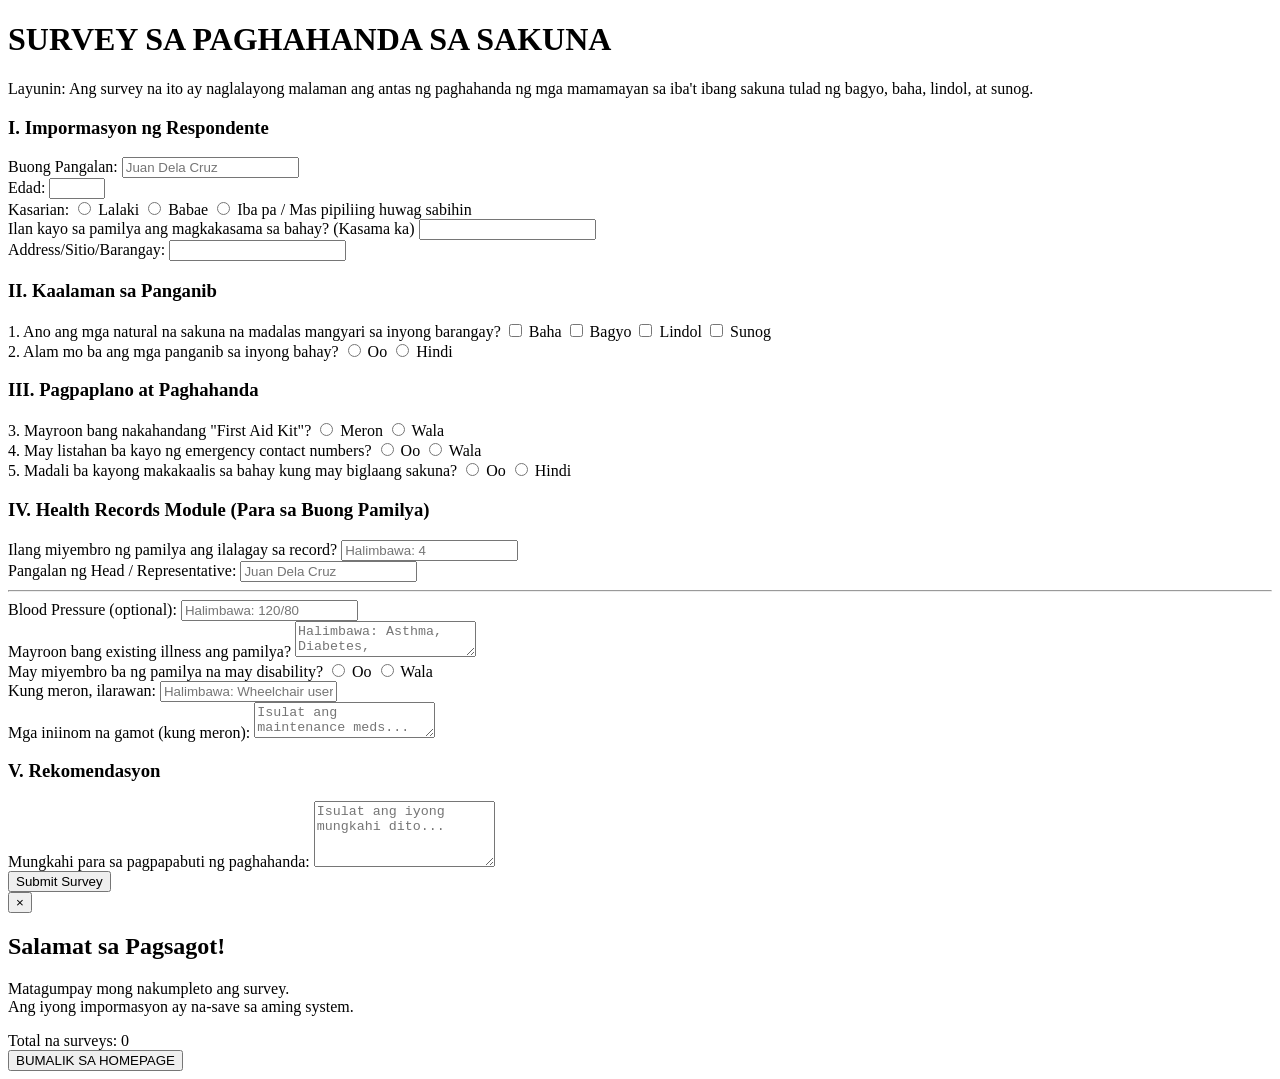
==== survey.html @ e315a4fd "Add files via upload" ====
<!doctype html>
<html lang="tl">
  <head>
    <meta charset="UTF-8" />
    <meta name="viewport" content="width=device-width, initial-scale=1.0" />
    <title>Barangay 123 Disaster Preparedness Survey</title>
    <link rel="stylesheet" href="survey.css" />
    <base target="_blank" />
  </head>
  <body>
    <div class="survey-container">
      <div class="header-section">
        <h1>SURVEY SA PAGHAHANDA SA SAKUNA</h1>
        <p class="purpose-text">
          Layunin: Ang survey na ito ay naglalayong malaman ang antas ng
          paghahanda ng mga mamamayan sa iba't ibang sakuna tulad ng bagyo,
          baha, lindol, at sunog.
        </p>
      </div>

      <form id="surveyForm" action="#" method="POST">
        <!-- SECTION I -->
        <h3>I. Impormasyon ng Respondente</h3>

        <div class="form-group">
          <label>Buong Pangalan:</label>
          <input
            type="text"
            name="buong_pangalan"
            placeholder="Juan Dela Cruz"
            required
          />
        </div>

        <div class="form-group">
          <label>Edad:</label>
          <input type="number" name="edad" min="1" max="120" required />
        </div>

        <div class="form-group">
          <label>Kasarian:</label>
          <label class="option-group"
            ><input type="radio" name="kasarian" value="lalaki" required />
            Lalaki</label
          >
          <label class="option-group"
            ><input type="radio" name="kasarian" value="babae" /> Babae</label
          >
          <label class="option-group"
            ><input type="radio" name="kasarian" value="iba" /> Iba pa / Mas
            pipiliing huwag sabihin</label
          >
        </div>

        <div class="form-group">
          <label
            >Ilan kayo sa pamilya ang magkakasama sa bahay? (Kasama ka)</label
          >
          <input type="number" name="bilang_ng_pamilya" min="1" required />
        </div>

        <div class="form-group">
          <label>Address/Sitio/Barangay:</label>
          <input type="text" name="address" required />
        </div>

        <!-- SECTION II -->
        <h3>II. Kaalaman sa Panganib</h3>

        <div class="form-group">
          <label
            >1. Ano ang mga natural na sakuna na madalas mangyari sa inyong
            barangay?</label
          >
          <label class="option-group"
            ><input type="checkbox" name="sakuna" value="baha" /> Baha</label
          >
          <label class="option-group"
            ><input type="checkbox" name="sakuna" value="bagyo" /> Bagyo</label
          >
          <label class="option-group"
            ><input type="checkbox" name="sakuna" value="lindol" />
            Lindol</label
          >
          <label class="option-group"
            ><input type="checkbox" name="sakuna" value="sunog" /> Sunog</label
          >
        </div>

        <div class="form-group">
          <label>2. Alam mo ba ang mga panganib sa inyong bahay?</label>
          <label class="option-group"
            ><input type="radio" name="kaalaman_panganib" value="oo" required />
            Oo</label
          >
          <label class="option-group"
            ><input type="radio" name="kaalaman_panganib" value="hindi" />
            Hindi</label
          >
        </div>

        <!-- SECTION III -->
        <h3>III. Pagpaplano at Paghahanda</h3>

        <div class="form-group">
          <label>3. Mayroon bang nakahandang "First Aid Kit"?</label>
          <label class="option-group"
            ><input type="radio" name="gobag" value="oo" required />
            Meron</label
          >
          <label class="option-group"
            ><input type="radio" name="gobag" value="hindi" /> Wala</label
          >
        </div>

        <div class="form-group">
          <label>4. May listahan ba kayo ng emergency contact numbers?</label>
          <label class="option-group"
            ><input
              type="radio"
              name="emergency_contacts"
              value="oo"
              required
            />
            Oo</label
          >
          <label class="option-group"
            ><input type="radio" name="emergency_contacts" value="wala" />
            Wala</label
          >
        </div>

        <div class="form-group">
          <label
            >5. Madali ba kayong makakaalis sa bahay kung may biglaang
            sakuna?</label
          >
          <label class="option-group"
            ><input type="radio" name="evacuation_ease" value="oo" required />
            Oo</label
          >
          <label class="option-group"
            ><input type="radio" name="evacuation_ease" value="hindi" />
            Hindi</label
          >
        </div>

        <!-- SECTION IV -->
        <h3>IV. Health Records Module (Para sa Buong Pamilya)</h3>

        <div class="form-group">
          <label>Ilang miyembro ng pamilya ang ilalagay sa record?</label>
          <input
            type="number"
            name="total_members"
            min="1"
            placeholder="Halimbawa: 4"
          />
        </div>

        <div class="form-group">
          <label>Pangalan ng Head / Representative:</label>
          <input type="text" name="family_head" placeholder="Juan Dela Cruz" />
        </div>

        <hr />

        <div class="form-group">
          <label>Blood Pressure (optional):</label>
          <input type="text" name="bp" placeholder="Halimbawa: 120/80" />
        </div>

        <div class="form-group">
          <label>Mayroon bang existing illness ang pamilya?</label>
          <textarea
            name="existing_illness"
            rows="2"
            placeholder="Halimbawa: Asthma, Diabetes, Hypertension"
          ></textarea>
        </div>

        <div class="form-group">
          <label>May miyembro ba ng pamilya na may disability?</label>
          <label class="option-group"
            ><input type="radio" name="disability" value="oo" /> Oo</label
          >
          <label class="option-group"
            ><input type="radio" name="disability" value="wala" /> Wala</label
          >
        </div>

        <div class="form-group">
          <label>Kung meron, ilarawan:</label>
          <input
            type="text"
            name="disability_details"
            placeholder="Halimbawa: Wheelchair user, hearing impaired"
          />
        </div>

        <div class="form-group">
          <label>Mga iniinom na gamot (kung meron):</label>
          <textarea
            name="medication"
            rows="2"
            placeholder="Isulat ang maintenance meds..."
          ></textarea>
        </div>

        <!-- SECTION V -->
        <h3>V. Rekomendasyon</h3>

        <div class="form-group">
          <label>Mungkahi para sa pagpapabuti ng paghahanda:</label>
          <textarea
            name="mungkahi"
            rows="4"
            placeholder="Isulat ang iyong mungkahi dito..."
          ></textarea>
        </div>
        <button type="submit" class="submit-btn" id="submitBtn">
          Submit Survey
        </button>
      </form>
    </div>

    <!-- ===== SUCCESS MODAL ===== -->
    <div class="modal-overlay" id="successModal">
      <div class="modal-wrapper">
        <div class="modal-box">
          <div class="modal-header">
            <button class="modal-close" id="modalClose">&times;</button>
            <div class="modal-icon"></div>
            <h2 class="modal-title">Salamat sa Pagsagot!</h2>
          </div>
          <div class="modal-body">
            <p class="modal-message">
              Matagumpay mong nakumpleto ang survey.<br />
              Ang iyong impormasyon ay na-save sa aming system.
            </p>
            <div class="modal-survey-count" id="surveyCount">
              Total na surveys: <span id="totalCount">0</span>
            </div>
          </div>
          <div class="modal-footer">
            <button class="modal-btn" id="homeBtn">BUMALIK SA HOMEPAGE</button>
          </div>
        </div>
      </div>
    </div>

    <script>
      const form = document.getElementById("surveyForm");
      const submitBtn = document.getElementById("submitBtn");
      const successModal = document.getElementById("successModal");
      const modalClose = document.getElementById("modalClose");
      const homeBtn = document.getElementById("homeBtn");
      const totalCount = document.getElementById("totalCount");

      form.addEventListener("submit", function (e) {
        e.preventDefault();

        // Disable button while submitting
        submitBtn.disabled = true;
        submitBtn.textContent = " Nagsa-save...";

        const formData = new FormData(this);
        let data = {};

        // Collect all form data - handle checkboxes properly
        const checkboxes = ["sakuna"];

        formData.forEach((value, key) => {
          if (checkboxes.includes(key)) {
            if (!data[key]) {
              data[key] = [];
            }
            data[key].push(value);
          } else {
            data[key] = value;
          }
        });

        // Add timestamp
        data.timestamp = new Date().toISOString();

        // Save to localStorage
        let surveys = JSON.parse(localStorage.getItem("surveys")) || [];
        surveys.push(data);
        localStorage.setItem("surveys", JSON.stringify(surveys));

        // Update survey count in modal
        totalCount.textContent = surveys.length;

        // Show styled modal
        successModal.classList.add("active");

        // Reset button
        submitBtn.disabled = false;
        submitBtn.textContent = " Submit Survey";

        // Reset form
        form.reset();
      });

      // Close modal on X button
      modalClose.addEventListener("click", function () {
        successModal.classList.remove("active");
      });

      // Close modal on overlay click
      successModal.addEventListener("click", function (e) {
        if (e.target === successModal) {
          successModal.classList.remove("active");
        }
      });

      // Go to homepage
      homeBtn.addEventListener("click", function () {
        window.location.href = "homepage.html";
      });
    </script>
  </body>
</html>
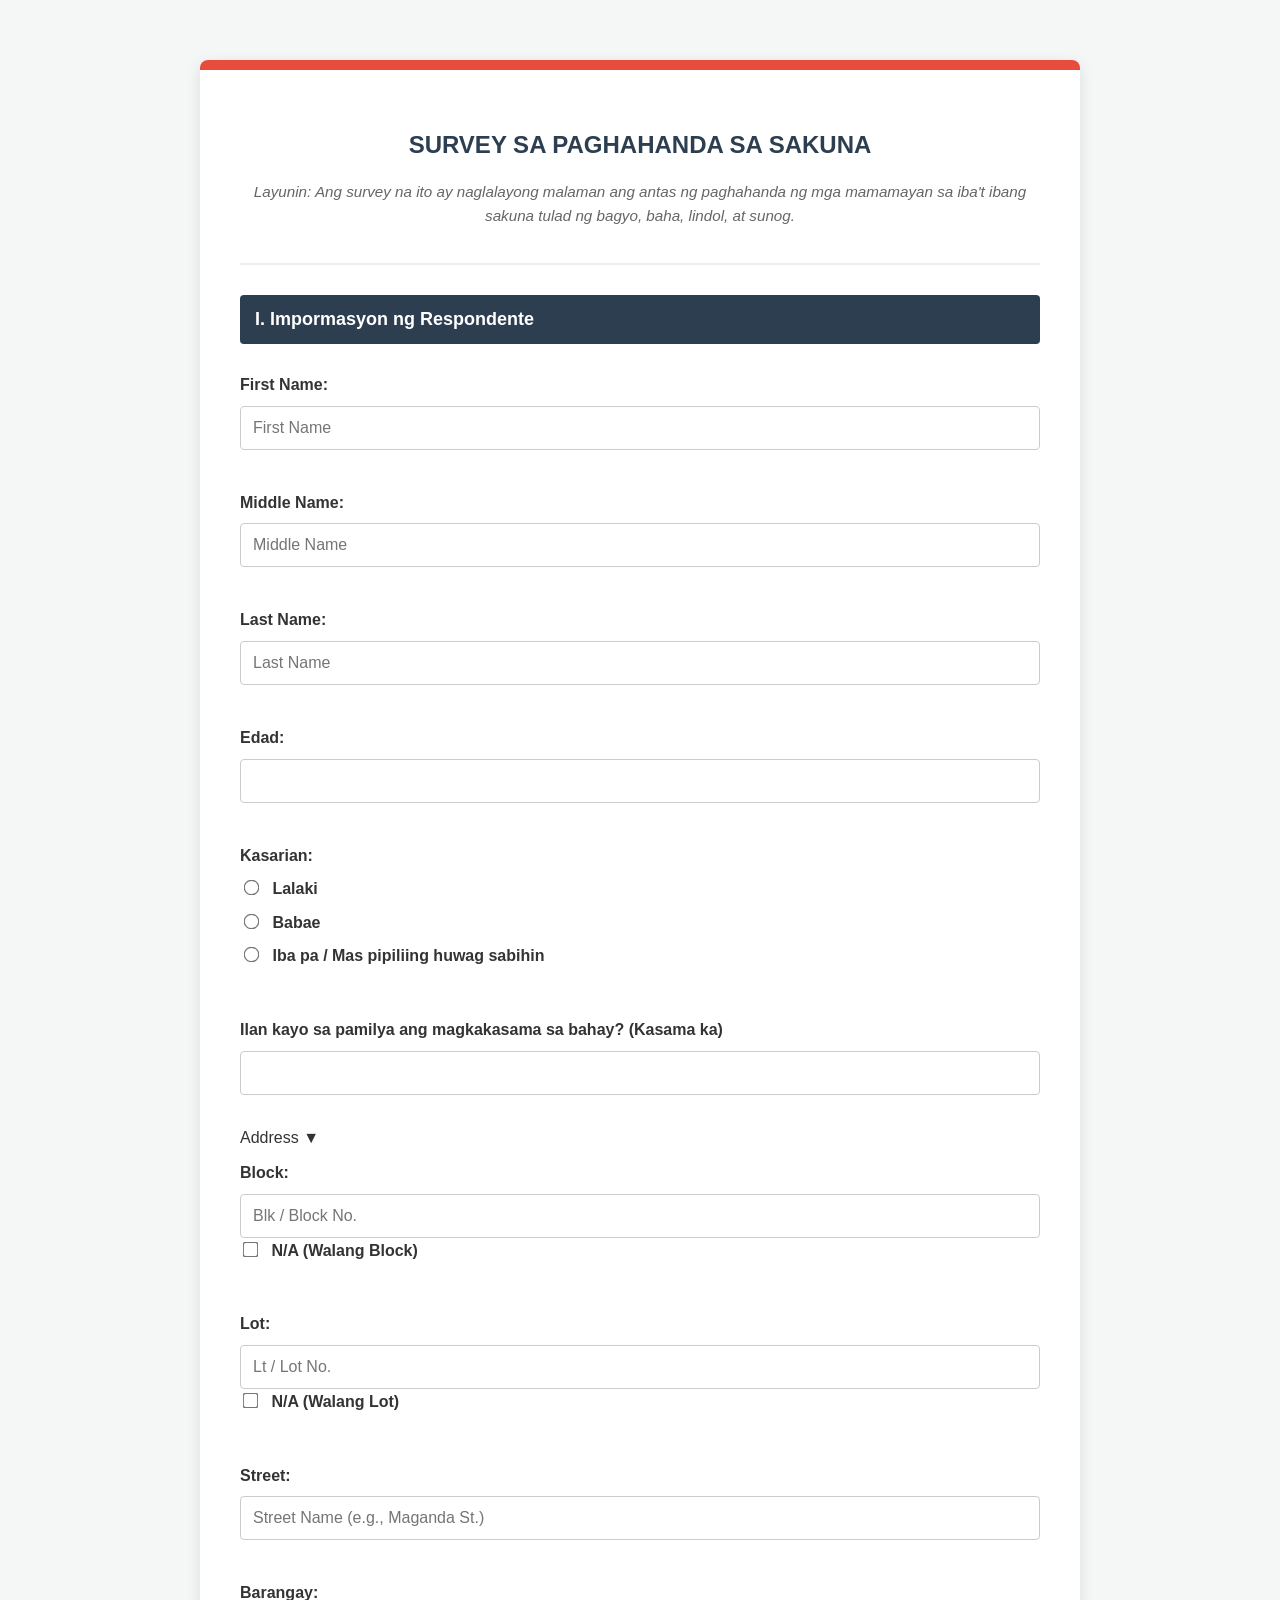
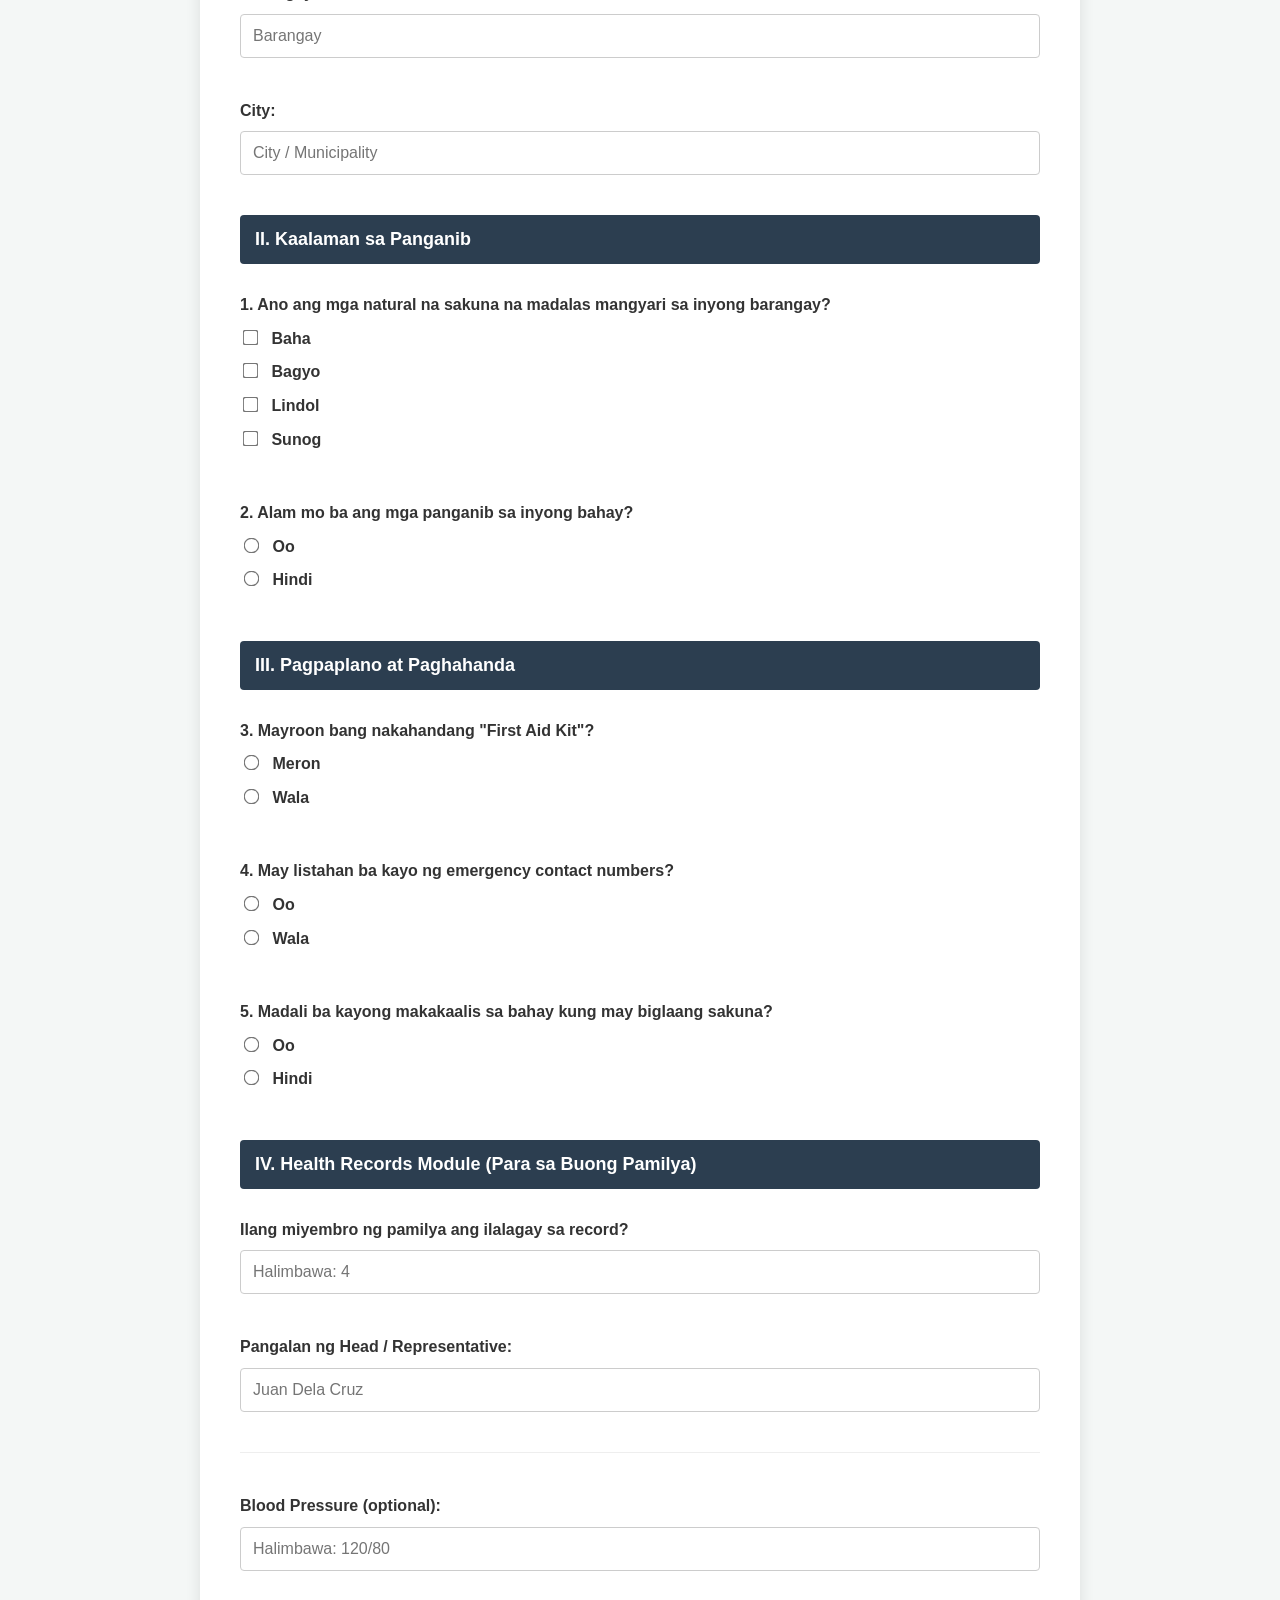
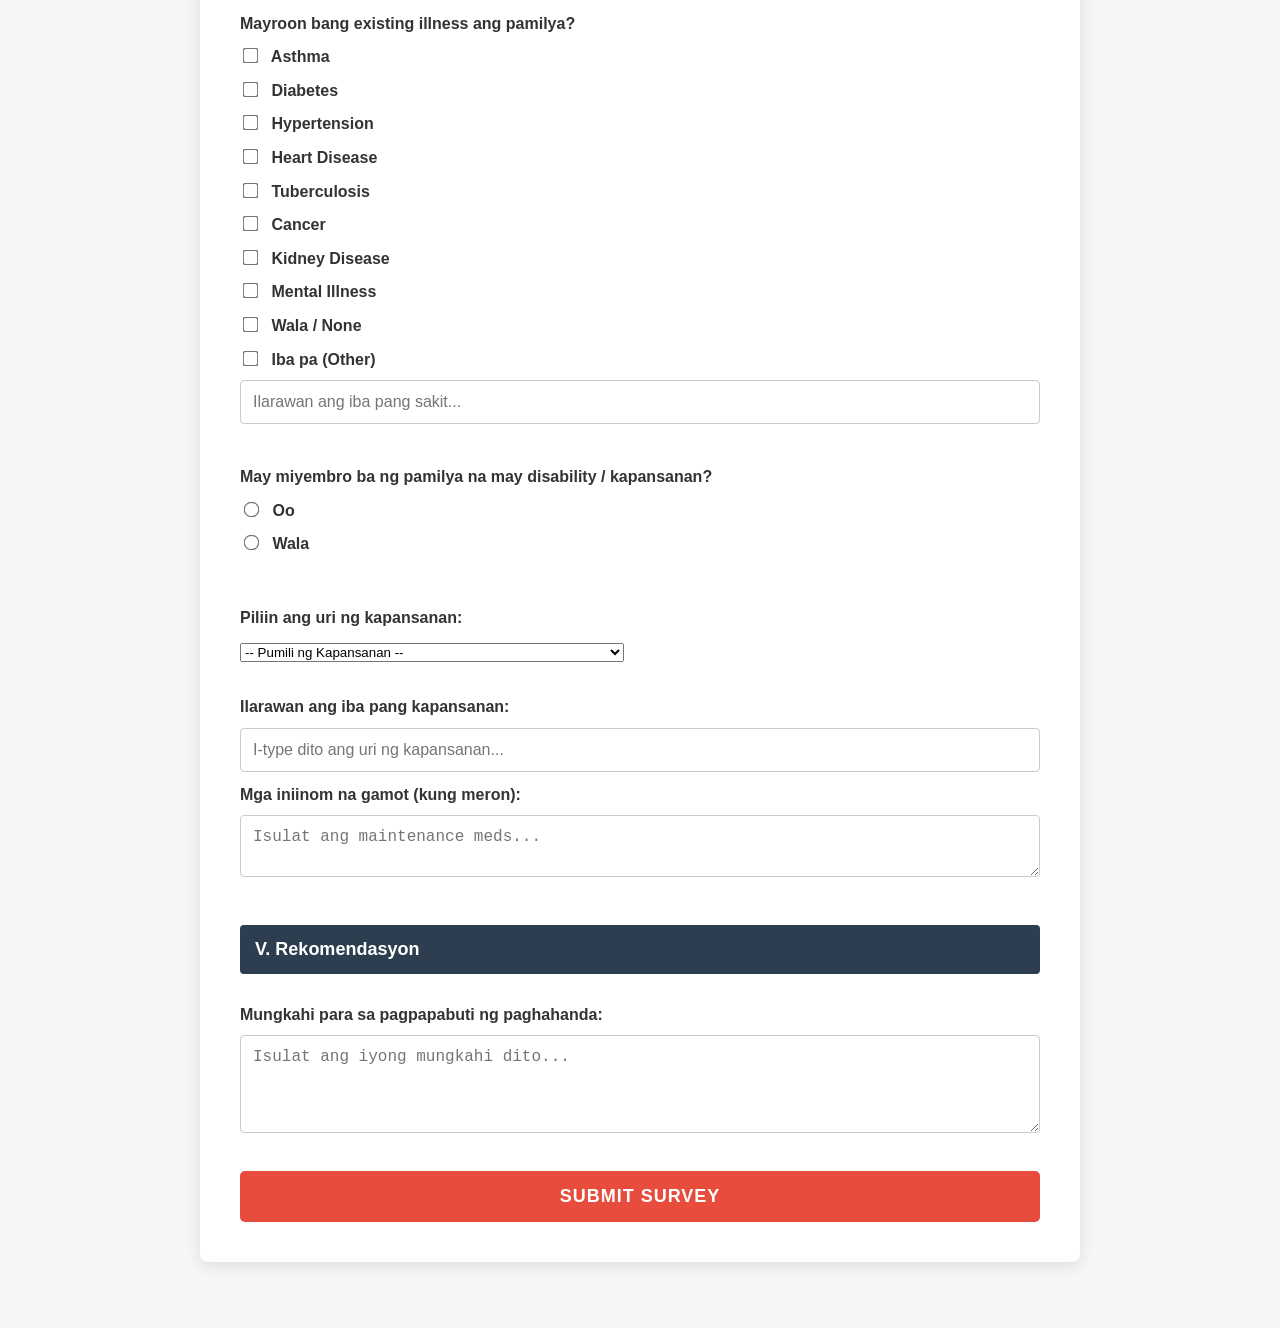
==== commit 294483c1: "survey.html (Updated)" ====
--- a/survey.html
+++ b/survey.html
@@ -1,4 +1,4 @@
-<!doctype html>
+<!DOCTYPE html>
 <html lang="tl">
   <head>
     <meta charset="UTF-8" />
@@ -19,133 +19,170 @@
       </div>
 
       <form id="surveyForm" action="#" method="POST">
-        <!-- SECTION I -->
         <h3>I. Impormasyon ng Respondente</h3>
 
-        <div class="form-group">
-          <label>Buong Pangalan:</label>
-          <input
-            type="text"
-            name="buong_pangalan"
-            placeholder="Juan Dela Cruz"
-            required
-          />
-        </div>
-
-        <div class="form-group">
-          <label>Edad:</label>
-          <input type="number" name="edad" min="1" max="120" required />
-        </div>
-
-        <div class="form-group">
-          <label>Kasarian:</label>
-          <label class="option-group"
-            ><input type="radio" name="kasarian" value="lalaki" required />
-            Lalaki</label
-          >
-          <label class="option-group"
-            ><input type="radio" name="kasarian" value="babae" /> Babae</label
-          >
-          <label class="option-group"
-            ><input type="radio" name="kasarian" value="iba" /> Iba pa / Mas
-            pipiliing huwag sabihin</label
-          >
-        </div>
-
-        <div class="form-group">
-          <label
-            >Ilan kayo sa pamilya ang magkakasama sa bahay? (Kasama ka)</label
-          >
-          <input type="number" name="bilang_ng_pamilya" min="1" required />
-        </div>
-
-        <div class="form-group">
-          <label>Address/Sitio/Barangay:</label>
-          <input type="text" name="address" required />
-        </div>
-
-        <!-- SECTION II -->
-        <h3>II. Kaalaman sa Panganib</h3>
-
-        <div class="form-group">
-          <label
-            >1. Ano ang mga natural na sakuna na madalas mangyari sa inyong
-            barangay?</label
-          >
-          <label class="option-group"
-            ><input type="checkbox" name="sakuna" value="baha" /> Baha</label
-          >
-          <label class="option-group"
-            ><input type="checkbox" name="sakuna" value="bagyo" /> Bagyo</label
-          >
-          <label class="option-group"
-            ><input type="checkbox" name="sakuna" value="lindol" />
-            Lindol</label
-          >
-          <label class="option-group"
-            ><input type="checkbox" name="sakuna" value="sunog" /> Sunog</label
-          >
-        </div>
-
-        <div class="form-group">
-          <label>2. Alam mo ba ang mga panganib sa inyong bahay?</label>
-          <label class="option-group"
-            ><input type="radio" name="kaalaman_panganib" value="oo" required />
-            Oo</label
-          >
-          <label class="option-group"
-            ><input type="radio" name="kaalaman_panganib" value="hindi" />
-            Hindi</label
-          >
-        </div>
-
-        <!-- SECTION III -->
-        <h3>III. Pagpaplano at Paghahanda</h3>
-
-        <div class="form-group">
-          <label>3. Mayroon bang nakahandang "First Aid Kit"?</label>
-          <label class="option-group"
-            ><input type="radio" name="gobag" value="oo" required />
-            Meron</label
-          >
-          <label class="option-group"
-            ><input type="radio" name="gobag" value="hindi" /> Wala</label
-          >
-        </div>
-
-        <div class="form-group">
-          <label>4. May listahan ba kayo ng emergency contact numbers?</label>
-          <label class="option-group"
-            ><input
-              type="radio"
-              name="emergency_contacts"
-              value="oo"
+        <div class="form-row">
+          <div class="form-group">
+            <label>First Name:</label>
+            <input
+              type="text"
+              name="first_name"
+              placeholder="First Name"
+              pattern="[A-Za-z ]+"
+              title="Mga letra lamang (A-Z, a-z) ang pinapayagan."
               required
             />
-            Oo</label
-          >
-          <label class="option-group"
-            ><input type="radio" name="emergency_contacts" value="wala" />
-            Wala</label
-          >
-        </div>
-
-        <div class="form-group">
-          <label
-            >5. Madali ba kayong makakaalis sa bahay kung may biglaang
-            sakuna?</label
-          >
-          <label class="option-group"
-            ><input type="radio" name="evacuation_ease" value="oo" required />
-            Oo</label
-          >
-          <label class="option-group"
-            ><input type="radio" name="evacuation_ease" value="hindi" />
-            Hindi</label
-          >
-        </div>
-
-        <!-- SECTION IV -->
+          </div>
+
+          <div class="form-group">
+            <label>Middle Name:</label>
+            <input
+              type="text"
+              name="middle_name"
+              placeholder="Middle Name"
+              pattern="[A-Za-z ]+"
+              title="Mga letra lamang (A-Z, a-z) ang pinapayagan."
+              required
+            />
+          </div>
+
+          <div class="form-group">
+            <label>Last Name:</label>
+            <input
+              type="text"
+              name="last_name"
+              placeholder="Last Name"
+              pattern="[A-Za-z ]+"
+              title="Mga letra lamang (A-Z, a-z) ang pinapayagan."
+              required
+            />
+          </div>
+        </div>
+
+        <div class="form-group">
+          <label>Edad:</label>
+          <input type="number" name="edad" min="13" max="120" required />
+        </div>
+
+        <div class="form-group">
+          <label>Kasarian:</label>
+          <label class="option-group">
+            <input type="radio" name="kasarian" value="lalaki" required /> Lalaki
+          </label>
+          <label class="option-group">
+            <input type="radio" name="kasarian" value="babae" /> Babae
+          </label>
+          <label class="option-group">
+            <input type="radio" name="kasarian" value="iba" /> Iba pa / Mas pipiliing huwag sabihin
+          </label>
+        </div>
+
+        <div class="form-group">
+          <label>Ilan kayo sa pamilya ang magkakasama sa bahay? (Kasama ka)</label>
+          <input type="number" name="bilang_ng_pamilya" min="1" max="50" required />
+        </div>
+
+        <div class="address-group">
+          <div class="address-toggle" id="addressToggle">
+            <span>Address</span>
+            <span class="arrow">▼</span>
+          </div>
+          <div class="address-fields" id="addressFields">
+            <div class="form-row">
+              <div class="form-group">
+                <label>Block:</label>
+                <input type="text" name="block" id="blockInput" placeholder="Blk / Block No." />
+                <label class="na-checkbox-label">
+                  <input type="checkbox" id="blockNA" /> N/A (Walang Block)
+                </label>
+              </div>
+              <div class="form-group">
+                <label>Lot:</label>
+                <input type="text" name="lot" id="lotInput" placeholder="Lt / Lot No." />
+                <label class="na-checkbox-label">
+                  <input type="checkbox" id="lotNA" /> N/A (Walang Lot)
+                </label>
+              </div>
+            </div>
+            
+            <div class="form-group" style="margin-top: 10px;">
+              <label>Street:</label>
+              <input type="text" name="street" placeholder="Street Name (e.g., Maganda St.)" required />
+            </div>
+            
+            <div class="form-row" style="margin-top: 10px;">
+              <div class="form-group">
+                <label>Barangay:</label>
+                <input type="text" name="barangay" placeholder="Barangay" required />
+              </div>
+              <div class="form-group">
+                <label>City:</label>
+                <input type="text" name="city" placeholder="City / Municipality" required />
+              </div>
+            </div>
+          </div>
+        </div>
+
+        <h3>II. Kaalaman sa Panganib</h3>
+
+        <div class="form-group">
+          <label>1. Ano ang mga natural na sakuna na madalas mangyari sa inyong barangay?</label>
+          <label class="option-group">
+            <input type="checkbox" name="sakuna" value="baha" /> Baha
+          </label>
+          <label class="option-group">
+            <input type="checkbox" name="sakuna" value="bagyo" /> Bagyo
+          </label>
+          <label class="option-group">
+            <input type="checkbox" name="sakuna" value="lindol" /> Lindol
+          </label>
+          <label class="option-group">
+            <input type="checkbox" name="sakuna" value="sunog" /> Sunog
+          </label>
+        </div>
+
+        <div class="form-group">
+          <label>2. Alam mo ba ang mga panganib sa inyong bahay?</label>
+          <label class="option-group">
+            <input type="radio" name="kaalaman_panganib" value="oo" required /> Oo
+          </label>
+          <label class="option-group">
+            <input type="radio" name="kaalaman_panganib" value="hindi" /> Hindi
+          </label>
+        </div>
+
+        <h3>III. Pagpaplano at Paghahanda</h3>
+
+        <div class="form-group">
+          <label>3. Mayroon bang nakahandang "First Aid Kit"?</label>
+          <label class="option-group">
+            <input type="radio" name="gobag" value="oo" required /> Meron
+          </label>
+          <label class="option-group">
+            <input type="radio" name="gobag" value="hindi" /> Wala
+          </label>
+        </div>
+
+        <div class="form-group">
+          <label>4. May listahan ba kayo ng emergency contact numbers?</label>
+          <label class="option-group">
+            <input type="radio" name="emergency_contacts" value="oo" required /> Oo
+          </label>
+          <label class="option-group">
+            <input type="radio" name="emergency_contacts" value="wala" /> Wala
+          </label>
+        </div>
+
+        <div class="form-group">
+          <label>5. Madali ba kayong makakaalis sa bahay kung may biglaang sakuna?</label>
+          <label class="option-group">
+            <input type="radio" name="evacuation_ease" value="oo" required /> Oo
+          </label>
+          <label class="option-group">
+            <input type="radio" name="evacuation_ease" value="hindi" /> Hindi
+          </label>
+        </div>
+
         <h3>IV. Health Records Module (Para sa Buong Pamilya)</h3>
 
         <div class="form-group">
@@ -154,13 +191,20 @@
             type="number"
             name="total_members"
             min="1"
+            max="50"
             placeholder="Halimbawa: 4"
           />
         </div>
 
         <div class="form-group">
           <label>Pangalan ng Head / Representative:</label>
-          <input type="text" name="family_head" placeholder="Juan Dela Cruz" />
+          <input 
+            type="text" 
+            name="family_head" 
+            placeholder="Juan Dela Cruz" 
+            pattern="[A-Za-z ]+"
+            title="Mga letra lamang (A-Z, a-z) ang pinapayagan."
+          />
         </div>
 
         <hr />
@@ -172,30 +216,58 @@
 
         <div class="form-group">
           <label>Mayroon bang existing illness ang pamilya?</label>
-          <textarea
-            name="existing_illness"
-            rows="2"
-            placeholder="Halimbawa: Asthma, Diabetes, Hypertension"
-          ></textarea>
-        </div>
-
-        <div class="form-group">
-          <label>May miyembro ba ng pamilya na may disability?</label>
-          <label class="option-group"
-            ><input type="radio" name="disability" value="oo" /> Oo</label
-          >
-          <label class="option-group"
-            ><input type="radio" name="disability" value="wala" /> Wala</label
-          >
-        </div>
-
-        <div class="form-group">
-          <label>Kung meron, ilarawan:</label>
-          <input
-            type="text"
-            name="disability_details"
-            placeholder="Halimbawa: Wheelchair user, hearing impaired"
-          />
+          <div class="checkbox-grid">
+            <label><input type="checkbox" name="existing_illness" value="asthma" /> Asthma</label>
+            <label><input type="checkbox" name="existing_illness" value="diabetes" /> Diabetes</label>
+            <label><input type="checkbox" name="existing_illness" value="hypertension" /> Hypertension</label>
+            <label><input type="checkbox" name="existing_illness" value="heart_disease" /> Heart Disease</label>
+            <label><input type="checkbox" name="existing_illness" value="tuberculosis" /> Tuberculosis</label>
+            <label><input type="checkbox" name="existing_illness" value="cancer" /> Cancer</label>
+            <label><input type="checkbox" name="existing_illness" value="kidney_disease" /> Kidney Disease</label>
+            <label><input type="checkbox" name="existing_illness" value="mental_illness" /> Mental Illness</label>
+            <label><input type="checkbox" name="existing_illness" value="none" /> Wala / None</label>
+            <label><input type="checkbox" name="existing_illness" value="other" id="illnessOtherCheck" /> Iba pa (Other)</label>
+          </div>
+          <div class="other-input" id="illnessOtherInput">
+            <input type="text" name="illness_other" placeholder="Ilarawan ang iba pang sakit..." />
+          </div>
+        </div>
+
+        <div class="form-group">
+          <label>May miyembro ba ng pamilya na may disability / kapansanan?</label>
+          <label class="option-group">
+            <input type="radio" name="disability" value="oo" id="disabilityYes" /> Oo
+          </label>
+          <label class="option-group">
+            <input type="radio" name="disability" value="wala" id="disabilityNo" /> Wala
+          </label>
+        </div>
+
+        <div class="disability-details-section" id="disabilityDetailsSection">
+          <div class="form-group">
+            <label>Piliin ang uri ng kapansanan:</label>
+            <select name="disability_type" id="disabilitySelect">
+              <option value="" disabled selected>-- Pumili ng Kapansanan --</option>
+              <option value="visual">Visual Disability (Bulag / Malabo ang Paningin)</option>
+              <option value="hearing">Hearing Disability (Bingi / Mahina ang Pandinig)</option>
+              <option value="speech">Speech/Language Impairment (Pipi / Hirap Magsalita)</option>
+              <option value="physical">Physical/Orthopedic Disability (Lumpo / Hirap Kumilos)</option>
+              <option value="intellectual">Intellectual Disability (Kakulangan sa Pag-iisip)</option>
+              <option value="learning">Learning Disability (Dyslexia / ADHD, atbp.)</option>
+              <option value="psychosocial">Psychosocial Disability (Depression, Anxiety, atbp.)</option>
+              <option value="chronic_illness">Disability due to Chronic Illness (Sakit na Naglilimita sa Kilos)</option>
+              <option value="other">Iba pa (Other Disability)</option>
+            </select>
+          </div>
+          
+          <div class="other-input" id="disabilityOtherInput">
+            <label>Ilarawan ang iba pang kapansanan:</label>
+            <input
+              type="text"
+              name="disability_other_details"
+              placeholder="I-type dito ang uri ng kapansanan..."
+            />
+          </div>
         </div>
 
         <div class="form-group">
@@ -207,7 +279,6 @@
           ></textarea>
         </div>
 
-        <!-- SECTION V -->
         <h3>V. Rekomendasyon</h3>
 
         <div class="form-group">
@@ -224,7 +295,6 @@
       </form>
     </div>
 
-    <!-- ===== SUCCESS MODAL ===== -->
     <div class="modal-overlay" id="successModal">
       <div class="modal-wrapper">
         <div class="modal-box">
@@ -257,8 +327,106 @@
       const homeBtn = document.getElementById("homeBtn");
       const totalCount = document.getElementById("totalCount");
 
+      // Address toggle functionality
+      const addressToggle = document.getElementById("addressToggle");
+      const addressFields = document.getElementById("addressFields");
+
+      addressToggle.addEventListener("click", function() {
+        this.classList.toggle("active");
+        addressFields.classList.toggle("active");
+      });
+
+      // Block and Lot N/A Logic
+      const blockInput = document.getElementById("blockInput");
+      const blockNA = document.getElementById("blockNA");
+      const lotInput = document.getElementById("lotInput");
+      const lotNA = document.getElementById("lotNA");
+
+      blockNA.addEventListener("change", function() {
+        if (this.checked) {
+          blockInput.value = "N/A";
+          blockInput.disabled = true;
+        } else {
+          blockInput.value = "";
+          blockInput.disabled = false;
+        }
+      });
+
+      lotNA.addEventListener("change", function() {
+        if (this.checked) {
+          lotInput.value = "N/A";
+          lotInput.disabled = true;
+        } else {
+          lotInput.value = "";
+          lotInput.disabled = false;
+        }
+      });
+
+      // Illness "Other" toggle
+      const illnessOtherCheck = document.getElementById("illnessOtherCheck");
+      const illnessOtherInput = document.getElementById("illnessOtherInput");
+
+      illnessOtherCheck.addEventListener("change", function() {
+        illnessOtherInput.classList.toggle("active", this.checked);
+      });
+
+      // "None" checkbox logic - uncheck others if "None" is selected
+      const illnessCheckboxes = document.querySelectorAll('input[name="existing_illness"]');
+      const noneCheckbox = document.querySelector('input[name="existing_illness"][value="none"]');
+
+      illnessCheckboxes.forEach(cb => {
+        cb.addEventListener("change", function() {
+          if (this === noneCheckbox && this.checked) {
+            illnessCheckboxes.forEach(other => {
+              if (other !== noneCheckbox) other.checked = false;
+            });
+            illnessOtherInput.classList.remove("active");
+          } else if (this !== noneCheckbox && this.checked) {
+            noneCheckbox.checked = false;
+          }
+        });
+      });
+
+      // Dynamic Disability Logic
+      const disabilityYes = document.getElementById("disabilityYes");
+      const disabilityNo = document.getElementById("disabilityNo");
+      const disabilityDetailsSection = document.getElementById("disabilityDetailsSection");
+      const disabilitySelect = document.getElementById("disabilitySelect");
+      const disabilityOtherInput = document.getElementById("disabilityOtherInput");
+
+      disabilityYes.addEventListener("change", function() {
+        if (this.checked) {
+          disabilityDetailsSection.classList.add("active");
+          disabilitySelect.required = true;
+        }
+      });
+
+      disabilityNo.addEventListener("change", function() {
+        if (this.checked) {
+          disabilityDetailsSection.classList.remove("active");
+          disabilitySelect.required = false;
+          disabilitySelect.selectedIndex = 0;
+          disabilityOtherInput.classList.remove("active");
+          disabilityOtherInput.querySelector('input').value = "";
+        }
+      });
+
+      disabilitySelect.addEventListener("change", function() {
+        if (this.value === "other") {
+          disabilityOtherInput.classList.add("active");
+          disabilityOtherInput.querySelector('input').required = true;
+        } else {
+          disabilityOtherInput.classList.remove("active");
+          disabilityOtherInput.querySelector('input').required = false;
+        }
+      });
+
       form.addEventListener("submit", function (e) {
         e.preventDefault();
+
+        // Temporarily enable inputs to ensure FormData captures "N/A" values
+        blockInput.disabled = false;
+        lotInput.disabled = false;
 
         // Disable button while submitting
         submitBtn.disabled = true;
@@ -268,7 +436,7 @@
         let data = {};
 
         // Collect all form data - handle checkboxes properly
-        const checkboxes = ["sakuna"];
+        const checkboxes = ["sakuna", "existing_illness"];
 
         formData.forEach((value, key) => {
           if (checkboxes.includes(key)) {
@@ -299,8 +467,15 @@
         submitBtn.disabled = false;
         submitBtn.textContent = " Submit Survey";
 
-        // Reset form
+        // Reset form and UI element states
         form.reset();
+        blockInput.disabled = false;
+        lotInput.disabled = false;
+        addressFields.classList.remove("active");
+        addressToggle.classList.remove("active");
+        illnessOtherInput.classList.remove("active");
+        disabilityDetailsSection.classList.remove("active");
+        disabilityOtherInput.classList.remove("active");
       });
 
       // Close modal on X button
--- a/survey.css
+++ b/survey.css
@@ -0,0 +1,272 @@
+/* Base Styles from Dashboard */
+:root {
+  --primary-blue: #2c3e50;
+  --accent-red: #e74c3c;
+  --light-bg: #f4f7f6;
+  --white: #ffffff;
+  --text-dark: #333;
+}
+
+body {
+  font-family: "Segoe UI", Tahoma, Geneva, Verdana, sans-serif;
+  background-color: var(--light-bg);
+  margin: 0;
+  padding: 20px;
+  color: var(--text-dark);
+  line-height: 1.6;
+}
+
+/* Survey Container */
+.survey-container {
+  max-width: 800px;
+  margin: 40px auto;
+  background: var(--white);
+  padding: 40px;
+  border-radius: 8px;
+  box-shadow: 0 4px 15px rgba(0, 0, 0, 0.1);
+  border-top: 10px solid var(--accent-red);
+}
+
+.header-section {
+  text-align: center;
+  margin-bottom: 30px;
+  border-bottom: 2px solid #eee;
+  padding-bottom: 20px;
+}
+
+h1 {
+  color: var(--primary-blue);
+  font-size: 24px;
+  text-transform: uppercase;
+  margin-bottom: 10px;
+}
+
+.purpose-text {
+  font-style: italic;
+  color: #666;
+  font-size: 0.95rem;
+}
+
+/* Form Styling */
+h3 {
+  color: var(--white);
+  background: var(--primary-blue);
+  padding: 10px 15px;
+  border-radius: 4px;
+  font-size: 18px;
+  margin-top: 30px;
+}
+
+.form-group {
+  margin-bottom: 20px;
+  padding: 10px 0;
+}
+
+label {
+  font-weight: bold;
+  display: block;
+  margin-bottom: 8px;
+}
+
+/* Inputs */
+input[type="text"],
+input[type="number"],
+textarea {
+  width: 100%;
+  padding: 12px;
+  border: 1px solid #ccc;
+  border-radius: 4px;
+  box-sizing: border-box;
+  font-size: 16px;
+}
+
+input:focus,
+textarea:focus {
+  outline: none;
+  border-color: var(--accent-red);
+  box-shadow: 0 0 5px rgba(231, 76, 60, 0.2);
+}
+
+/* Radio & Checkbox Styling */
+.option-group {
+  display: block;
+  margin-bottom: 8px;
+  cursor: pointer;
+}
+
+input[type="radio"],
+input[type="checkbox"] {
+  margin-right: 10px;
+  transform: scale(1.2);
+  accent-color: var(--accent-red);
+}
+
+hr {
+  border: 0;
+  height: 1px;
+  background: #eee;
+  margin: 30px 0;
+}
+
+/* Submit Button */
+.submit-btn {
+  background-color: var(--accent-red);
+  color: white;
+  padding: 15px 30px;
+  border: none;
+  border-radius: 5px;
+  font-size: 18px;
+  font-weight: bold;
+  cursor: pointer;
+  width: 100%;
+  transition: background 0.3s ease;
+  text-transform: uppercase;
+  letter-spacing: 1px;
+}
+
+.submit-btn:hover {
+  background-color: #c0392b;
+}
+
+/* ===== SUCCESS MODAL ===== */
+.modal-overlay {
+  display: none;
+  position: fixed;
+  top: 0;
+  left: 0;
+  width: 100%;
+  height: 100%;
+  background: rgba(0, 0, 0, 0.6);
+  z-index: 1000;
+  justify-content: center;
+  align-items: center;
+  animation: fadeIn 0.3s ease;
+}
+
+.modal-overlay.active {
+  display: flex;
+}
+
+@keyframes fadeIn {
+  from {
+    opacity: 0;
+  }
+  to {
+    opacity: 1;
+  }
+}
+
+@keyframes slideUp {
+  from {
+    transform: translateY(30px);
+    opacity: 0;
+  }
+  to {
+    transform: translateY(0);
+    opacity: 1;
+  }
+}
+
+.modal-box {
+  background: white;
+  padding: 0;
+  border-radius: 12px;
+  text-align: center;
+  max-width: 420px;
+  width: 90%;
+  box-shadow: 0 10px 40px rgba(0, 0, 0, 0.2);
+  overflow: hidden;
+  animation: slideUp 0.4s ease;
+}
+
+.modal-header {
+  background: #27ae60;
+  padding: 30px 20px;
+  color: white;
+}
+
+.modal-icon {
+  font-size: 60px;
+  margin-bottom: 10px;
+}
+
+.modal-title {
+  font-size: 22px;
+  font-weight: 700;
+  margin: 0;
+}
+
+.modal-body {
+  padding: 25px 30px;
+}
+
+.modal-message {
+  color: #7f8c8d;
+  font-size: 15px;
+  margin-bottom: 5px;
+  line-height: 1.5;
+}
+
+.modal-survey-count {
+  color: #2c3e50;
+  font-size: 14px;
+  font-weight: 600;
+  margin-top: 15px;
+  padding: 10px;
+  background: #f8f9fa;
+  border-radius: 6px;
+}
+
+.modal-footer {
+  padding: 0 30px 30px 30px;
+}
+
+.modal-btn {
+  background: #27ae60;
+  color: white;
+  padding: 14px 24px;
+  border: none;
+  border-radius: 6px;
+  font-size: 15px;
+  font-weight: 700;
+  cursor: pointer;
+  width: 100%;
+  transition: background 0.3s ease;
+  text-transform: uppercase;
+  letter-spacing: 1px;
+}
+
+.modal-btn:hover {
+  background: #219a52;
+}
+
+.modal-close {
+  position: absolute;
+  top: 15px;
+  right: 20px;
+  background: none;
+  border: none;
+  color: white;
+  font-size: 24px;
+  cursor: pointer;
+  opacity: 0.8;
+  transition: opacity 0.2s;
+}
+
+.modal-close:hover {
+  opacity: 1;
+}
+
+.modal-wrapper {
+  position: relative;
+}
+
+@media (max-width: 600px) {
+  .survey-container {
+    padding: 20px;
+    margin: 10px;
+  }
+  .modal-box {
+    width: 95%;
+  }
+}
